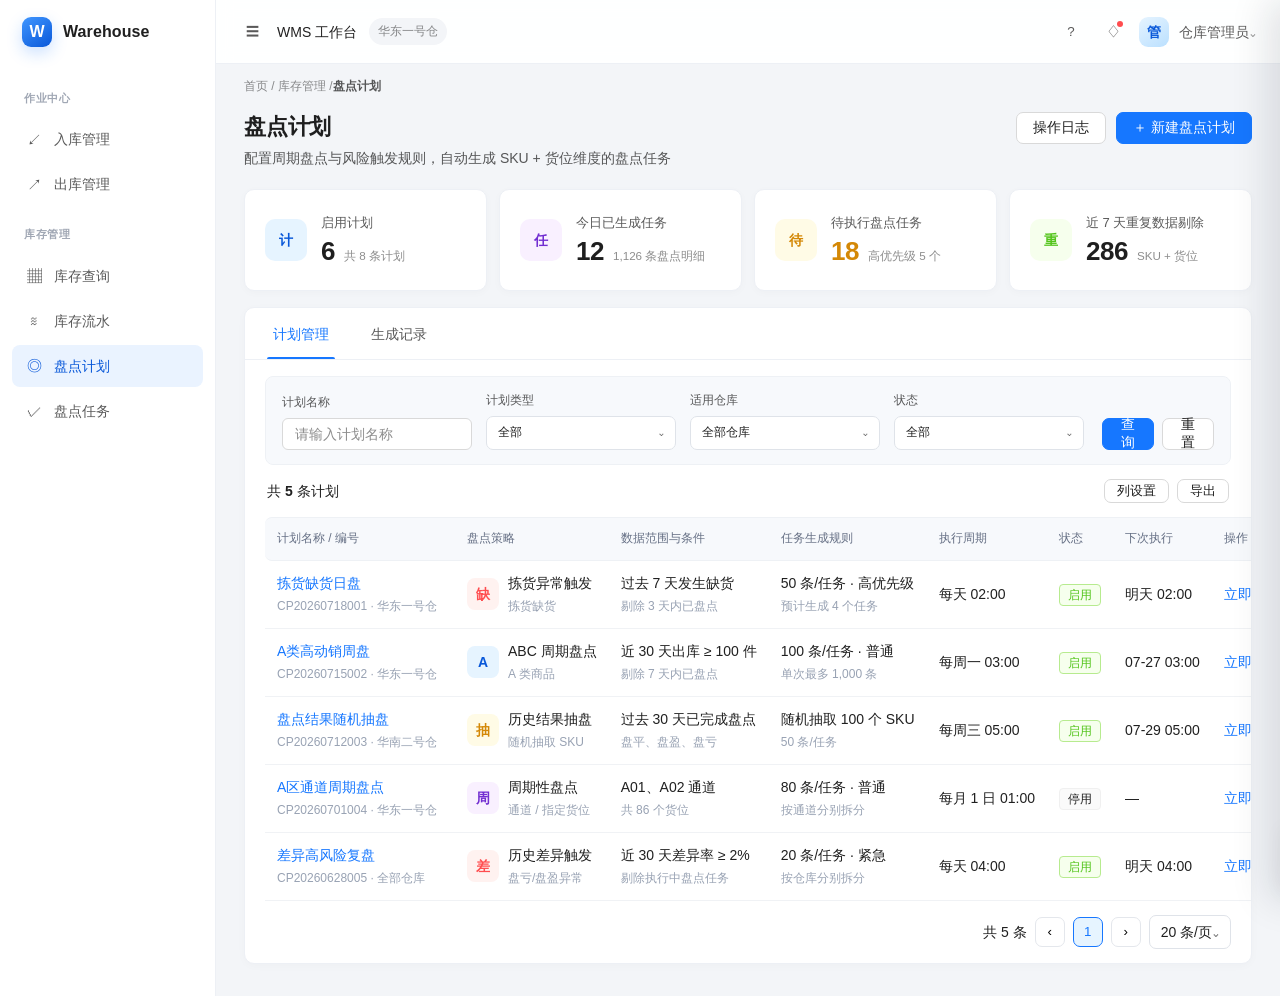
==== index.html @ d33c16e3 "Publish inventory count plan prototype" ====
<!DOCTYPE html>
<html lang="zh-CN" data-theme="default">
<head>
  <meta charset="UTF-8"><meta name="viewport" content="width=device-width,initial-scale=1">
  <title>盘点计划</title>
  <link rel="stylesheet" href="./tokens.css"><link rel="stylesheet" href="./styles.css"><link rel="stylesheet" href="./flat-form.css">
</head>
<body>
<div class="c-shell" data-component="ErpShell">
  <aside class="c-shell__sider">
    <div class="brand"><span class="brand-mark">W</span><span>Warehouse</span></div>
    <nav>
      <div class="nav-group">作业中心</div><a><span class="nav-icon">↙</span>入库管理</a><a><span class="nav-icon">↗</span>出库管理</a>
      <div class="nav-group">库存管理</div><a><span class="nav-icon">▦</span>库存查询</a><a><span class="nav-icon">≋</span>库存流水</a><a class="active"><span class="nav-icon">◎</span>盘点计划</a><a><span class="nav-icon">✓</span>盘点任务</a>
    </nav>
  </aside>
  <main class="c-shell__main">
    <header class="topbar"><div class="workspace-name"><button class="c-icon-button menu-toggle">☰</button><span>WMS 工作台</span><em>华东一号仓</em></div><div class="top-actions"><button class="c-icon-button top-icon">?</button><button class="c-icon-button top-icon">♢<i></i></button><span class="avatar">管</span><span>仓库管理员⌄</span></div></header>
    <div class="breadcrumb">首页 / 库存管理 / <strong>盘点计划</strong></div>
    <div class="page">
      <header class="c-page-header" data-component="PageHeaderBar">
        <div><h1>盘点计划</h1><p>配置周期盘点与风险触发规则，自动生成 SKU + 货位维度的盘点任务</p></div>
        <div class="header-actions"><button class="btn">操作日志</button><button id="createBtn" class="btn btn--primary">＋ 新建盘点计划</button></div>
      </header>

      <section class="overview">
        <div><i class="metric-icon blue">计</i><section><span>启用计划</span><strong>6</strong><small>共 8 条计划</small></section></div>
        <div><i class="metric-icon purple">任</i><section><span>今日已生成任务</span><strong>12</strong><small>1,126 条盘点明细</small></section></div>
        <div><i class="metric-icon orange">待</i><section><span>待执行盘点任务</span><strong class="warning">18</strong><small>高优先级 5 个</small></section></div>
        <div><i class="metric-icon green">重</i><section><span>近 7 天重复数据剔除</span><strong>286</strong><small>SKU + 货位</small></section></div>
      </section>

      <section class="surface-panel main-panel">
        <div class="tabs"><button class="c-tab tab active" data-view="plan">计划管理</button><button class="c-tab tab" data-view="record">生成记录</button></div>
        <div id="planView">
          <div class="c-filter" data-component="QueryFilterBar">
            <label>计划名称<input id="keyword" class="input" placeholder="请输入计划名称"></label>
            <label>计划类型<button class="c-select select-control">全部<span>⌄</span></button></label>
            <label>适用仓库<button class="c-select select-control">全部仓库<span>⌄</span></button></label>
            <label>状态<button class="c-select select-control">全部<span>⌄</span></button></label>
            <div class="filter-actions"><button id="queryBtn" class="btn btn--primary">查询</button><button id="resetBtn" class="btn">重置</button></div>
          </div>
          <div class="table-toolbar"><span>共 <b id="count">5</b> 条计划</span><div><button class="btn btn--sm">列设置</button><button class="btn btn--sm">导出</button></div></div>
          <div class="c-table" data-component="DataTablePanel">
            <table><thead><tr><th>计划名称 / 编号</th><th>盘点策略</th><th>数据范围与条件</th><th>任务生成规则</th><th>执行周期</th><th>状态</th><th>下次执行</th><th>操作</th></tr></thead>
            <tbody id="rows">
              <tr data-name="拣货缺货日盘"><td><a class="link plan-name">拣货缺货日盘</a><small>CP20260718001 · 华东一号仓</small></td><td><span class="strategy-icon red">缺</span><div>拣货异常触发<small>拣货缺货</small></div></td><td>过去 7 天发生缺货<br><small>剔除 3 天内已盘点</small></td><td>50 条/任务 · 高优先级<br><small>预计生成 4 个任务</small></td><td>每天 02:00</td><td><span class="tag tag--success">启用</span></td><td>明天 02:00</td><td><button class="c-link link-btn run">立即执行</button><button class="c-link link-btn edit">编辑</button><button class="c-link link-btn more">更多⌄</button></td></tr>
              <tr data-name="A类高动销周盘"><td><a class="link plan-name">A类高动销周盘</a><small>CP20260715002 · 华东一号仓</small></td><td><span class="strategy-icon blue">A</span><div>ABC 周期盘点<small>A 类商品</small></div></td><td>近 30 天出库 ≥ 100 件<br><small>剔除 7 天内已盘点</small></td><td>100 条/任务 · 普通<br><small>单次最多 1,000 条</small></td><td>每周一 03:00</td><td><span class="tag tag--success">启用</span></td><td>07-27 03:00</td><td><button class="c-link link-btn run">立即执行</button><button class="c-link link-btn edit">编辑</button><button class="c-link link-btn more">更多⌄</button></td></tr>
              <tr data-name="盘点结果随机抽盘"><td><a class="link plan-name">盘点结果随机抽盘</a><small>CP20260712003 · 华南二号仓</small></td><td><span class="strategy-icon orange">抽</span><div>历史结果抽盘<small>随机抽取 SKU</small></div></td><td>过去 30 天已完成盘点<br><small>盘平、盘盈、盘亏</small></td><td>随机抽取 100 个 SKU<br><small>50 条/任务</small></td><td>每周三 05:00</td><td><span class="tag tag--success">启用</span></td><td>07-29 05:00</td><td><button class="c-link link-btn run">立即执行</button><button class="c-link link-btn edit">编辑</button><button class="c-link link-btn more">更多⌄</button></td></tr>
              <tr data-name="A区通道周期盘点"><td><a class="link plan-name">A区通道周期盘点</a><small>CP20260701004 · 华东一号仓</small></td><td><span class="strategy-icon purple">周</span><div>周期性盘点<small>通道 / 指定货位</small></div></td><td>A01、A02 通道<br><small>共 86 个货位</small></td><td>80 条/任务 · 普通<br><small>按通道分别拆分</small></td><td>每月 1 日 01:00</td><td><span class="tag tag--default">停用</span></td><td>—</td><td><button class="c-link link-btn run">立即执行</button><button class="c-link link-btn edit">编辑</button><button class="c-link link-btn more">更多⌄</button></td></tr>
              <tr data-name="差异高风险复盘"><td><a class="link plan-name">差异高风险复盘</a><small>CP20260628005 · 全部仓库</small></td><td><span class="strategy-icon red">差</span><div>历史差异触发<small>盘亏/盘盈异常</small></div></td><td>近 30 天差异率 ≥ 2%<br><small>剔除执行中盘点任务</small></td><td>20 条/任务 · 紧急<br><small>按仓库分别拆分</small></td><td>每天 04:00</td><td><span class="tag tag--success">启用</span></td><td>明天 04:00</td><td><button class="c-link link-btn run">立即执行</button><button class="c-link link-btn edit">编辑</button><button class="c-link link-btn more">更多⌄</button></td></tr>
            </tbody></table>
          </div>
          <div class="pagination"><span>共 5 条</span><button class="c-page">‹</button><button class="c-page current">1</button><button class="c-page">›</button><button class="c-select select-control compact">20 条/页⌄</button></div>
        </div>
        <div id="recordView" hidden>
          <div class="c-filter"><label>执行批次<input class="input" placeholder="请输入批次号"></label><label>执行结果<button class="c-select select-control">全部<span>⌄</span></button></label><div class="filter-actions"><button class="btn btn--primary">查询</button><button class="btn">重置</button></div></div>
          <div class="c-table record-table"><table><thead><tr><th>执行批次</th><th>计划名称</th><th>执行方式</th><th>命中明细</th><th>重复剔除</th><th>生成任务</th><th>执行结果</th><th>执行时间</th></tr></thead><tbody><tr><td>EX20260724020001</td><td>拣货缺货日盘</td><td>定时执行</td><td>186</td><td>12</td><td>4</td><td><span class="tag tag--success">成功</span></td><td>2026-07-24 02:00:08</td></tr><tr><td>EX20260723142503</td><td>A类高动销周盘</td><td>手动执行</td><td>735</td><td>48</td><td>8</td><td><span class="tag tag--success">成功</span></td><td>2026-07-23 14:25:31</td></tr><tr><td>EX20260723020001</td><td>拣货缺货日盘</td><td>定时执行</td><td>0</td><td>23</td><td>0</td><td><span class="tag tag--warning">无可盘数据</span></td><td>2026-07-23 02:00:05</td></tr></tbody></table></div>
        </div>
      </section>
    </div>
  </main>
</div>

<div id="mask" class="mask" hidden></div>
<aside id="drawer" class="c-edit-drawer drawer" data-component="EditDrawer" aria-hidden="true">
  <header><div><h2 id="drawerTitle">新建盘点计划</h2><p>选择策略模板后，可继续调整具体条件</p></div><button id="closeBtn" class="c-icon-button close">×</button></header>
  <div class="drawer-body">
    <nav class="drawer-nav" aria-label="盘点计划配置步骤"><a class="active" href="#basic"><i>1</i>基础信息</a><a href="#strategy"><i>2</i>盘点策略</a><a href="#condition"><i>3</i>筛选条件</a><a href="#taskRule"><i>4</i>任务规则</a><a href="#schedule"><i>5</i>执行计划</a></nav>
    <div class="drawer-content">
    <section id="basic" class="drawer-section"><h3><span>1</span>基础信息</h3><div class="form-grid"><label class="form-item required"><b>计划名称</b><input id="planName" class="input" placeholder="请输入计划名称"></label><label class="form-item required"><b>适用仓库</b><button class="c-select select-control full">华东一号仓<span>⌄</span></button></label><label class="form-item"><b>任务优先级</b><button class="c-select select-control full">普通<span>⌄</span></button></label><label class="form-item"><b>盘点维度</b><button class="c-select select-control full">SKU + 货位<span>⌄</span></button></label></div></section>
    <section id="strategy" class="drawer-section"><h3><span>2</span>选择盘点策略</h3><div class="strategy-grid">
      <button class="c-strategy strategy selected" data-type="shortage"><i class="red">缺</i><b>拣货异常</b><small>拣货缺货、库存不足</small></button>
      <button class="c-strategy strategy" data-type="abc"><i class="blue">A</i><b>ABC / 动销</b><small>按价值或动销频率分级</small></button>
      <button class="c-strategy strategy" data-type="sample"><i class="orange">抽</i><b>抽盘</b><small>历史盘点结果随机抽查</small></button>
      <button class="c-strategy strategy" data-type="periodic"><i class="purple">周</i><b>周期性盘点</b><small>按通道或货位定期盘点</small></button>
      <button class="c-strategy strategy" data-type="variance"><i class="red">差</i><b>历史差异</b><small>差异率或连续异常</small></button>
    </div></section>
    <section id="condition" class="drawer-section"><h3><span>3</span>筛选条件</h3><div class="section-help" id="strategyHelp">基于业务事件筛选需要盘点的 SKU 与货位。</div><div class="condition-box">
      <div class="condition-head"><div><b id="conditionTitle">满足以下全部条件</b><small>条件值可根据仓库实际管理口径调整</small></div><button class="c-link link-btn">＋ 添加条件</button></div>
      <div id="conditions"></div>
    </div>
    <div class="exclude-box"><div><b>去重与排除规则</b><small>避免重复生成无效盘点任务</small></div><label><input id="excludeRecent" type="checkbox" checked> 剔除过去 <input id="excludeDays" class="input mini" type="number" value="3"> 天内已完成盘点的 SKU + 货位</label><label><input type="checkbox" checked> 剔除已有待执行 / 执行中盘点任务的数据</label><label><input type="checkbox"> 排除零库存货位</label></div></section>
    <section id="taskRule" class="drawer-section"><h3><span>4</span>任务生成规则</h3><div class="form-grid"><label class="form-item required"><b>每任务明细上限</b><div><input id="limit" class="input short" type="number" value="50"> 条<small>超过上限自动拆分任务</small></div></label><label class="form-item"><b>单次生成上限</b><div><input class="input short" type="number" value="1000"> 条<small>超出部分留待下次执行</small></div></label><label class="form-item"><b>拆分方式</b><button class="c-select select-control full">按仓库 + 库区拆分<span>⌄</span></button></label><label class="form-item"><b>空货位策略</b><button class="c-select select-control full">排除空货位<span>⌄</span></button></label></div></section>
    <section id="schedule" class="drawer-section"><h3><span>5</span>执行计划</h3><div class="mode-row"><label><input type="radio" name="mode" checked> 定时执行</label><label><input type="radio" name="mode"> 仅手动执行</label><label><input type="radio" name="mode"> 条件触发后立即执行</label></div><div class="schedule-row"><button class="c-select select-control">每天<span>⌄</span></button><span>于</span><input class="input time" type="time" value="02:00"><span>执行</span></div></section>
    <section class="rule-preview"><div><b>规则预览</b><span class="tag tag--processing">预计命中 186 条</span></div><p id="preview"></p><small>预计拆分为 4 个盘点任务；实际结果以执行时库存数据为准。</small></section>
    </div>
  </div>
  <footer><button id="cancelBtn" class="btn">取消</button><button class="btn">保存并停用</button><button id="saveBtn" class="btn btn--primary">保存并启用</button></footer>
</aside>

<div id="confirm" class="c-risk-confirm modal" data-component="RiskConfirm" hidden><div class="confirm-icon">!</div><div><h3>立即执行盘点计划？</h3><p id="confirmText"></p><div class="alert">执行时会重新计算命中数据，并自动剔除近期已盘点或已有进行中任务的 SKU + 货位。</div></div><footer><button id="cancelRun" class="btn">取消</button><button id="confirmRun" class="btn btn--primary">确认执行</button></footer></div>
<div id="toast" class="c-feedback toast" data-component="FeedbackState" hidden>✓ 操作成功</div>
<script src="./script.js"></script>
</body></html>
---- tokens.css ----
/* ============================================================
   ERP UI Library · Foundation Tokens (v0.2)
   Baseline: Ant Design Pro v6 style semantics
   Theme modes: Default / Dark / Glass
   ============================================================ */

:root,
[data-theme="default"],
.theme-default {
  /* ---------- Brand ---------- */
  --color-primary-1: #e6f4ff;
  --color-primary-3: #91caff;
  --color-primary-6: #1677ff;
  --color-primary-7: #0958d9;
  --color-primary-bg: var(--color-primary-1);

  /* ---------- Status ---------- */
  --color-success: #52c41a;
  --color-success-bg: #f6ffed;
  --color-success-border: #b7eb8f;
  --color-warning: #faad14;
  --color-warning-bg: #fffbe6;
  --color-warning-border: #ffe58f;
  --color-error: #ff4d4f;
  --color-error-bg: #fff2f0;
  --color-error-border: #ffccc7;
  --color-info: #1677ff;

  /* ---------- Surface / Navigation ---------- */
  --color-sider-bg: #001529;
  --color-sider-text: rgba(255, 255, 255, 0.85);
  --color-sider-text-secondary: rgba(255, 255, 255, 0.45);
  --color-sider-active: var(--color-primary-6);

  /* ---------- Data visualization ---------- */
  --color-chart-1: #1677ff;
  --color-chart-2: #52c41a;
  --color-chart-3: #faad14;
  --color-chart-4: #ff4d4f;
  --color-chart-5: #722ed1;
  --color-chart-6: #13c2c2;
  --color-chart-7: #eb2f96;
  --color-chart-8: #fa8c16;
  --color-chart-axis: rgba(0, 0, 0, 0.45);
  --color-chart-grid: #f0f0f0;
  --color-chart-tooltip: rgba(0, 0, 0, 0.88);

  /* ---------- AI / Ant Design X RICH ---------- */
  --color-ai-accent: #722ed1;
  --color-ai-accent-hover: #531dab;
  --color-ai-bg: #f9f0ff;
  --color-ai-border: #d3adf7;
  --color-ai-user-bubble: #e6f4ff;
  --color-ai-assistant-bubble: #ffffff;
  --color-ai-process: #1677ff;

  /* ---------- Text ---------- */
  --color-text: rgba(0, 0, 0, 0.88);
  --color-text-secondary: rgba(0, 0, 0, 0.65);
  --color-text-tertiary: rgba(0, 0, 0, 0.45);
  --color-text-disabled: rgba(0, 0, 0, 0.25);
  --color-text-on-primary: #ffffff;
  --color-text-link: var(--color-primary-6);

  /* ---------- Background ---------- */
  --color-bg-layout: #f5f7fa;
  --color-bg-container: #ffffff;
  --color-bg-elevated: #ffffff;
  --color-bg-spotlight: #fafafa;
  --color-bg-disabled: rgba(0, 0, 0, 0.04);
  --color-bg-mask: rgba(0, 0, 0, 0.45);

  /* ---------- Border ---------- */
  --color-border: #d9d9d9;
  --color-border-secondary: #f0f0f0;
  --color-split: #f0f0f0;

  /* ---------- Typography ---------- */
  --font-family: -apple-system, BlinkMacSystemFont, "Segoe UI", "PingFang SC",
    "Hiragino Sans GB", "Microsoft YaHei", "Helvetica Neue", Arial, sans-serif;
  --font-size-xs: 12px;
  --font-size-sm: 13px;
  --font-size: 14px;
  --font-size-lg: 16px;
  --font-size-xl: 18px;
  --font-size-2xl: 20px;
  --font-size-3xl: 24px;
  --font-weight-regular: 400;
  --font-weight-medium: 500;
  --font-weight-semibold: 600;
  --line-height-base: 1.5715;

  /* ---------- Spacing ---------- */
  --space-1: 4px;
  --space-2: 8px;
  --space-3: 12px;
  --space-4: 16px;
  --space-5: 20px;
  --space-6: 24px;
  --space-8: 32px;
  --space-10: 40px;

  /* ---------- Radius ---------- */
  --radius-sm: 4px;
  --radius-control: 6px;
  --radius: var(--radius-control);
  --radius-lg: 8px;
  --radius-pill: 999px;

  /* ---------- Shadow ---------- */
  --shadow-1: 0 1px 2px 0 rgba(0, 0, 0, 0.03), 0 1px 6px -1px rgba(0, 0, 0, 0.02);
  --shadow-2: 0 6px 16px 0 rgba(0, 0, 0, 0.08), 0 3px 6px -4px rgba(0, 0, 0, 0.12);
  --shadow-drawer: -6px 0 16px 0 rgba(0, 0, 0, 0.08);
  --shadow-modal: 0 6px 16px 0 rgba(0, 0, 0, 0.08), 0 3px 6px -4px rgba(0, 0, 0, 0.12);

  /* ---------- Layout ---------- */
  --layout-sider-width: 200px;
  --layout-sider-collapsed-width: 64px;
  --layout-header-height: 56px;
  --layout-breadcrumb-height: 40px;
  --layout-page-padding: 24px;
  --layout-drawer-width: 67vw;
  --layout-content-max-width: 1440px;

  /* ---------- Mobile ---------- */
  --mobile-page-padding: 16px;
  --mobile-control-height: 44px;
  --mobile-radius: 8px;
  --mobile-safe-area-bottom: env(safe-area-inset-bottom, 0px);

  /* ---------- Control ---------- */
  --control-height-sm: 24px;
  --control-height: 32px;
  --control-height-lg: 40px;
  --table-row-height-compact: 40px;
  --table-row-height: 48px;

  /* ---------- Motion / Layer ---------- */
  --motion-fast: 100ms cubic-bezier(0.4, 0, 0.2, 1);
  --motion: 200ms cubic-bezier(0.4, 0, 0.2, 1);
  --motion-slow: 300ms cubic-bezier(0.4, 0, 0.2, 1);
  --z-drawer: 900;
  --z-modal: 1000;
  --z-tooltip: 1200;
}

[data-theme="dark"],
.theme-dark {
  --color-primary-6: #3c9eff;
  --color-primary-7: #177ddc;
  --color-primary-bg: rgba(60, 158, 255, 0.18);
  --color-success: #49aa19;
  --color-warning: #d89614;
  --color-error: #dc4446;
  --color-text: rgba(255, 255, 255, 0.92);
  --color-text-secondary: rgba(255, 255, 255, 0.72);
  --color-text-tertiary: rgba(255, 255, 255, 0.52);
  --color-text-disabled: rgba(255, 255, 255, 0.34);
  --color-bg-layout: #0f1115;
  --color-bg-container: #14171d;
  --color-bg-elevated: #1b1f27;
  --color-bg-spotlight: rgba(255, 255, 255, 0.08);
  --color-bg-disabled: rgba(255, 255, 255, 0.08);
  --color-border: rgba(255, 255, 255, 0.18);
  --color-border-secondary: rgba(255, 255, 255, 0.12);
  --color-split: rgba(255, 255, 255, 0.12);
  --color-sider-bg: #001529;
  --color-sider-text: rgba(255, 255, 255, 0.85);
  --color-sider-text-secondary: rgba(255, 255, 255, 0.45);
  --color-chart-axis: rgba(255, 255, 255, 0.52);
  --color-chart-grid: rgba(255, 255, 255, 0.12);
  --color-chart-tooltip: rgba(0, 0, 0, 0.88);
  --color-ai-bg: rgba(114, 46, 209, 0.18);
  --color-ai-border: rgba(211, 173, 247, 0.5);
  --color-ai-assistant-bubble: var(--color-bg-elevated);
  --shadow-1: 0 4px 16px rgba(0, 0, 0, 0.28);
  --shadow-2: 0 10px 28px rgba(0, 0, 0, 0.36);
}

[data-theme="glass"],
.theme-glass {
  --color-primary-6: #5aa9ff;
  --color-primary-7: #4e9bff;
  --color-primary-bg: rgba(90, 169, 255, 0.2);
  --color-text: rgba(255, 255, 255, 0.92);
  --color-text-secondary: rgba(255, 255, 255, 0.78);
  --color-text-tertiary: rgba(255, 255, 255, 0.58);
  --color-text-disabled: rgba(255, 255, 255, 0.36);
  --color-bg-layout: rgba(15, 17, 21, 0.72);
  --color-bg-container: rgba(255, 255, 255, 0.18);
  --color-bg-elevated: rgba(255, 255, 255, 0.24);
  --color-bg-spotlight: rgba(255, 255, 255, 0.14);
  --color-bg-disabled: rgba(255, 255, 255, 0.1);
  --color-border: rgba(255, 255, 255, 0.3);
  --color-border-secondary: rgba(255, 255, 255, 0.24);
  --color-split: rgba(255, 255, 255, 0.22);
  --color-sider-bg: rgba(0, 21, 41, 0.86);
  --color-sider-text: rgba(255, 255, 255, 0.92);
  --color-sider-text-secondary: rgba(255, 255, 255, 0.58);
  --color-chart-axis: rgba(255, 255, 255, 0.58);
  --color-chart-grid: rgba(255, 255, 255, 0.2);
  --color-chart-tooltip: rgba(0, 0, 0, 0.88);
  --color-ai-bg: rgba(114, 46, 209, 0.2);
  --color-ai-border: rgba(211, 173, 247, 0.5);
  --color-ai-assistant-bubble: var(--color-bg-elevated);
  --shadow-1: 0 8px 24px rgba(0, 0, 0, 0.24);
  --shadow-2: 0 12px 32px rgba(0, 0, 0, 0.32);
}

body {
  margin: 0;
  font-family: var(--font-family);
  font-size: var(--font-size);
  line-height: var(--line-height-base);
  color: var(--color-text);
  background: var(--color-bg-layout);
}

* { box-sizing: border-box; }

.surface-panel {
  background: var(--color-bg-container);
  border: 1px solid var(--color-border-secondary);
  border-radius: var(--radius-lg);
  box-shadow: var(--shadow-1);
}

.text-secondary { color: var(--color-text-secondary); }
.text-tertiary { color: var(--color-text-tertiary); }

.tag {
  display: inline-flex;
  align-items: center;
  height: 22px;
  padding: 0 8px;
  border-radius: var(--radius-sm);
  font-size: var(--font-size-xs);
  border: 1px solid transparent;
}
.tag--default { background: var(--color-bg-spotlight); color: var(--color-text); border-color: var(--color-border-secondary); }
.tag--processing { background: var(--color-primary-bg); color: var(--color-primary-7); border-color: var(--color-primary-3); }
.tag--success { background: var(--color-success-bg); color: var(--color-success); border-color: var(--color-success-border); }
.tag--warning { background: var(--color-warning-bg); color: var(--color-warning); border-color: var(--color-warning-border); }
.tag--error { background: var(--color-error-bg); color: var(--color-error); border-color: var(--color-error-border); }

/* ---------- Button family: v6 semantics ---------- */
.btn {
  display: inline-flex;
  align-items: center;
  justify-content: center;
  gap: var(--space-2);
  height: var(--control-height);
  padding: 0 var(--space-4);
  border-radius: var(--radius);
  border: 1px solid var(--color-border);
  background: var(--color-bg-container);
  color: var(--color-text);
  font-size: var(--font-size);
  cursor: pointer;
  transition: all var(--motion);
}
.btn:disabled,
.btn[aria-disabled="true"] {
  background: var(--color-bg-disabled);
  color: var(--color-text-disabled);
  border-color: var(--color-border);
  cursor: not-allowed;
}

/* Backward-compatible helpers */
.btn--primary { background: var(--color-primary-6); color: var(--color-text-on-primary); border-color: var(--color-primary-6); }
.btn--danger { background: var(--color-error); color: #fff; border-color: var(--color-error); }
.btn--text { border-color: transparent; background: transparent; }
.btn--sm { height: var(--control-height-sm); padding: 0 var(--space-3); font-size: var(--font-size-sm); }
.btn--lg { height: var(--control-height-lg); padding: 0 var(--space-5); }

/* v6 semantic helpers */
.btn--solid.btn--color-primary { background: var(--color-primary-6); color: var(--color-text-on-primary); border-color: var(--color-primary-6); }
.btn--outlined.btn--color-primary { background: var(--color-bg-container); color: var(--color-primary-6); border-color: var(--color-primary-6); }
.btn--text.btn--color-primary,
.btn--link.btn--color-primary { color: var(--color-primary-6); border-color: transparent; background: transparent; }

.btn--solid.btn--color-danger { background: var(--color-error); color: #fff; border-color: var(--color-error); }
.btn--outlined.btn--color-danger { background: var(--color-bg-container); color: var(--color-error); border-color: var(--color-error); }
.btn--text.btn--color-danger,
.btn--link.btn--color-danger { color: var(--color-error); border-color: transparent; background: transparent; }

.btn--outlined:hover { background: var(--color-bg-spotlight); }
.btn--text:hover,
.btn--link:hover { background: var(--color-bg-spotlight); }

.input,
.select {
  height: var(--control-height);
  padding: 0 var(--space-3);
  border: 1px solid var(--color-border);
  border-radius: var(--radius);
  background: var(--color-bg-container);
  color: var(--color-text);
  font-size: var(--font-size);
  outline: none;
  transition: border-color var(--motion);
}
.input::placeholder { color: var(--color-text-tertiary); }
.input:focus,
.select:focus { border-color: var(--color-primary-6); }

.link { color: var(--color-primary-6); text-decoration: none; }
.link:hover { color: var(--color-primary-7); text-decoration: underline; }
---- styles.css ----
body{min-width:1280px;background:#f3f5f8}.c-shell{display:flex;min-height:100vh}.c-shell__sider{width:216px;background:#fff;color:var(--color-text-secondary);flex:none;border-right:1px solid #edf0f5}.brand{height:64px;display:flex;align-items:center;gap:11px;padding:0 22px;font-size:16px;font-weight:650;color:var(--color-text);letter-spacing:.1px}.brand-mark{width:30px;height:30px;border-radius:9px;background:linear-gradient(145deg,#4096ff,#0958d9);color:#fff;display:grid;place-items:center;box-shadow:0 6px 16px rgba(22,119,255,.22)}.c-shell__sider nav{padding:8px 12px}.nav-group{padding:18px 12px 8px;color:#a0a7b4;font-size:11px;font-weight:600;letter-spacing:.7px}.c-shell__sider a{height:42px;display:flex;align-items:center;gap:11px;padding:0 13px;color:inherit;border-radius:8px;margin:3px 0;cursor:pointer;transition:all var(--motion)}.c-shell__sider a:hover{background:#f5f8fc;color:var(--color-primary-6)}.c-shell__sider a.active{background:#eaf3ff;color:var(--color-primary-7);font-weight:500}.nav-icon{width:18px;text-align:center;font-size:15px}.c-shell__main{flex:1;min-width:0}.topbar{height:64px;background:rgba(255,255,255,.92);border-bottom:1px solid #edf0f5;display:flex;align-items:center;justify-content:space-between;padding:0 24px;backdrop-filter:blur(8px)}.workspace-name{display:flex;align-items:center;gap:12px;font-weight:500}.workspace-name em{font-style:normal;font-size:12px;font-weight:400;color:var(--color-text-tertiary);background:#f3f5f8;padding:4px 9px;border-radius:999px}.menu-toggle,.top-icon{border:0;background:transparent;color:var(--color-text-secondary);cursor:pointer}.top-icon{width:32px;height:32px;border-radius:8px;position:relative}.top-icon:hover{background:#f3f5f8}.top-icon i{position:absolute;right:6px;top:5px;width:6px;height:6px;border-radius:50%;background:var(--color-error)}.top-actions{display:flex;align-items:center;gap:10px;color:var(--color-text-secondary)}.avatar{width:30px;height:30px;background:linear-gradient(145deg,#e6f4ff,#bae0ff);color:var(--color-primary-7);border-radius:9px;display:grid;place-items:center;font-weight:600}.breadcrumb{height:44px;padding:0 28px;background:transparent;display:flex;align-items:center;color:var(--color-text-tertiary);font-size:12px}.breadcrumb strong{color:var(--color-text-secondary)}.page{padding:4px 28px 32px}.c-page-header{display:flex;justify-content:space-between;align-items:flex-start;margin-bottom:20px}.c-page-header h1{font-size:22px;line-height:30px;margin:0 0 5px;letter-spacing:-.2px}.c-page-header p{margin:0;color:var(--color-text-secondary)}.header-actions{display:flex;gap:10px}.btn{border-radius:7px}.overview{display:grid;grid-template-columns:repeat(4,1fr);gap:12px;margin-bottom:16px}.overview>div{min-height:102px;padding:19px 20px;display:flex;align-items:center;gap:14px;background:#fff;border:1px solid #edf0f5;border-radius:10px;box-shadow:0 2px 8px rgba(31,35,41,.025);transition:transform var(--motion),box-shadow var(--motion)}.overview>div:hover{transform:translateY(-1px);box-shadow:0 8px 22px rgba(31,35,41,.06)}.overview section{min-width:0}.overview span{display:block;color:var(--color-text-secondary);font-size:13px;margin-bottom:3px}.overview strong{font-size:26px;line-height:31px;margin-right:9px;letter-spacing:-.5px}.overview small{color:var(--color-text-tertiary)}.overview strong.warning{color:#d48806}.metric-icon{width:42px;height:42px;border-radius:10px;display:grid;place-items:center;font-style:normal;font-weight:600;flex:none}.green{background:var(--color-success-bg);color:var(--color-success)}.main-panel{overflow:hidden;border-color:#edf0f5;border-radius:10px;box-shadow:0 2px 10px rgba(31,35,41,.025)}.tabs{height:52px;display:flex;gap:30px;padding:0 22px;border-bottom:1px solid #edf0f5}.tab{border:0;background:none;font:inherit;cursor:pointer;position:relative;color:var(--color-text-secondary)}.tab.active{color:var(--color-primary-6);font-weight:500}.tab.active:after{content:"";position:absolute;left:0;right:0;bottom:0;height:2px;background:var(--color-primary-6);border-radius:2px 2px 0 0}.c-filter{display:flex;align-items:flex-end;gap:14px;margin:16px 20px 0;padding:14px 16px;background:#f7f9fc;border:1px solid #eef1f5;border-radius:8px}.c-filter label{display:flex;flex-direction:column;gap:6px;font-size:12px;color:var(--color-text-secondary)}.c-filter .input,.c-filter .select-control{width:190px}.select-control{height:34px;padding:0 11px;border:1px solid #dfe3e9;border-radius:7px;background:#fff;color:var(--color-text);display:inline-flex;align-items:center;justify-content:space-between;gap:18px;font:inherit;cursor:pointer;transition:border-color var(--motion),box-shadow var(--motion)}.select-control:hover,.input:hover{border-color:var(--color-primary-3)}.select-control:focus,.input:focus{border-color:var(--color-primary-6);box-shadow:0 0 0 3px rgba(22,119,255,.08)}.select-control.full{width:100%}.filter-actions{display:flex;gap:8px;margin-left:4px}.table-toolbar{height:52px;display:flex;align-items:center;justify-content:space-between;padding:0 22px}.table-toolbar>div{display:flex;gap:8px}.c-table{padding:0 20px;overflow-x:auto}.c-table table{width:100%;border-collapse:separate;border-spacing:0}.c-table th{height:44px;background:#f7f9fc;padding:0 12px;text-align:left;color:#667085;font-size:12px;font-weight:500;white-space:nowrap;border-top:1px solid #eef1f5;border-bottom:1px solid #eef1f5}.c-table th:first-child{border-radius:7px 0 0 7px}.c-table th:last-child{border-radius:0 7px 7px 0}.c-table td{height:68px;padding:10px 12px;border-bottom:1px solid #f0f2f5;vertical-align:middle;white-space:nowrap}.c-table tbody tr{transition:background var(--motion)}.c-table tbody tr:hover{background:#f8fbff}.c-table td:first-child{min-width:190px}.c-table td:nth-child(2){display:flex;align-items:center;gap:9px}.c-table small,.form-item small,.exclude-box small{display:block;color:#98a2b3;font-size:12px;margin-top:3px}.plan-name{font-weight:500}.strategy-icon,.strategy i{width:32px;height:32px;border-radius:8px;display:grid;place-items:center;font-style:normal;font-weight:600;flex:none}.red{background:var(--color-error-bg);color:var(--color-error)}.blue{background:var(--color-primary-bg);color:var(--color-primary-7)}.orange{background:var(--color-warning-bg);color:#d48806}.purple{background:var(--color-ai-bg);color:var(--color-ai-accent)}.link-btn{border:0;background:none;color:var(--color-primary-6);padding:0;margin-right:10px;font:inherit;cursor:pointer}.link-btn:hover{color:var(--color-primary-7)}.pagination{height:62px;display:flex;justify-content:flex-end;align-items:center;gap:8px;padding:0 20px}.c-page{height:30px;min-width:30px;border:1px solid #e4e7ec;background:#fff;border-radius:7px;cursor:pointer}.c-page.current{border-color:var(--color-primary-6);color:var(--color-primary-6);background:var(--color-primary-bg)}.select-control.compact{width:auto}.record-table{padding-top:20px;padding-bottom:20px}.mask{position:fixed;inset:0;background:rgba(16,24,40,.38);z-index:890;backdrop-filter:blur(2px)}.drawer{position:fixed;right:0;top:0;z-index:900;width:800px;height:100vh;background:#fff;box-shadow:-12px 0 36px rgba(16,24,40,.12);transform:translateX(100%);transition:transform var(--motion);display:flex;flex-direction:column}.drawer.open{transform:translateX(0)}.drawer>header{height:78px;padding:17px 26px;border-bottom:1px solid #edf0f5;display:flex;justify-content:space-between;flex:none}.drawer h2{font-size:19px;margin:0}.drawer header p{margin:4px 0 0;color:var(--color-text-secondary)}.close{border:0;background:none;font-size:26px;color:var(--color-text-tertiary);cursor:pointer}.drawer-body{flex:1;overflow:auto;padding-bottom:20px;background:#f5f7fa}.drawer-section{margin:14px 18px 0;padding:21px 22px;background:#fff;border:1px solid #edf0f5;border-radius:10px;box-shadow:0 2px 7px rgba(31,35,41,.02)}.drawer-section h3{font-size:15px;margin:0 0 18px;display:flex;align-items:center;gap:8px}.drawer-section h3>span{width:24px;height:24px;background:var(--color-primary-bg);color:var(--color-primary-7);border-radius:7px;display:grid;place-items:center;font-size:12px}.section-help{margin:-8px 0 14px 32px;color:#98a2b3;font-size:12px}.form-grid{display:grid;grid-template-columns:1fr 1fr;gap:18px 24px}.form-item{display:flex;flex-direction:column;gap:7px}.form-item b{font-size:13px;font-weight:400}.required>b:before{content:"*";color:var(--color-error);margin-right:4px}.strategy-grid{display:grid;grid-template-columns:repeat(5,1fr);gap:10px}.strategy{min-height:106px;border:1px solid #e4e7ec;background:#fff;border-radius:9px;padding:12px 8px;display:flex;flex-direction:column;align-items:center;gap:6px;cursor:pointer;position:relative;transition:all var(--motion)}.strategy:hover{border-color:var(--color-primary-3);transform:translateY(-1px);box-shadow:0 7px 18px rgba(22,119,255,.07)}.strategy.selected{border-color:var(--color-primary-6);background:#f4f9ff;box-shadow:0 0 0 1px var(--color-primary-6)}.strategy.selected:after{content:"✓";position:absolute;right:7px;top:5px;color:var(--color-primary-6);font-size:12px}.strategy small{color:#98a2b3;font-size:11px;text-align:center;line-height:1.4}.condition-box{border:1px solid #e8ebf0;border-radius:9px;overflow:hidden}.condition-head{min-height:52px;background:#f7f9fc;display:flex;align-items:center;justify-content:space-between;padding:7px 14px}.condition-head small{display:block;color:#98a2b3;font-size:11px;margin-top:2px}.condition-row{display:grid;grid-template-columns:140px 125px 1fr 24px;gap:9px;align-items:center;padding:12px 14px;border-top:1px solid #f0f2f5}.condition-row:hover{background:#fbfdff}.condition-row .select-control{width:100%}.condition-row .input{width:100%}.remove{border:0;background:none;color:#98a2b3;font-size:18px}.exclude-box{margin-top:14px;background:#f7f9fc;border:1px solid #eef1f5;border-radius:9px;padding:14px 15px;display:flex;flex-direction:column;gap:11px}.exclude-box>div{margin-bottom:2px}.exclude-box label{display:flex;align-items:center;gap:7px}.input.mini{width:58px;height:28px}.input.short{width:100px}.mode-row{display:flex;gap:28px;margin-bottom:14px}.schedule-row{display:flex;align-items:center;gap:10px;background:#f7f9fc;border:1px solid #eef1f5;padding:13px;border-radius:9px}.input.time{width:120px}.rule-preview{margin:14px 18px 4px;padding:16px 18px;border:1px solid #bae0ff;background:#f0f7ff;border-radius:10px}.rule-preview>div{display:flex;justify-content:space-between}.rule-preview p{margin:8px 0 5px;line-height:1.65}.rule-preview small{color:var(--color-text-secondary)}.drawer>footer{height:68px;border-top:1px solid #edf0f5;display:flex;justify-content:flex-end;align-items:center;gap:10px;padding:0 26px;flex:none;background:#fff;box-shadow:0 -5px 18px rgba(16,24,40,.04)}.modal{position:fixed;z-index:1000;left:50%;top:32%;transform:translate(-50%,-50%);width:480px;background:#fff;border-radius:12px;box-shadow:0 18px 50px rgba(16,24,40,.2);padding:25px 24px 19px;display:grid;grid-template-columns:38px 1fr}.confirm-icon{width:28px;height:28px;border-radius:50%;background:var(--color-warning);color:#fff;display:grid;place-items:center;font-weight:600}.modal h3{margin:2px 0 8px}.modal p{margin:0 0 12px;color:var(--color-text-secondary)}.alert{padding:10px 11px;background:var(--color-warning-bg);font-size:12px;color:var(--color-text-secondary);border-radius:7px}.modal footer{grid-column:1/-1;display:flex;justify-content:flex-end;gap:10px;margin-top:20px}.toast{position:fixed;z-index:1200;top:20px;left:50%;transform:translateX(-50%);background:#fff;border:1px solid var(--color-success-border);color:var(--color-success);padding:10px 18px;border-radius:8px;box-shadow:0 10px 28px rgba(16,24,40,.12)}[hidden]{display:none!important}
---- flat-form.css ----
.drawer {
  width: 860px;
}

.drawer-body {
  display: grid;
  grid-template-columns: 136px minmax(0, 1fr);
  padding: 0;
  background: #fff;
}

.drawer-nav {
  padding: 24px 12px 20px 18px;
  border-right: 1px solid var(--color-border-secondary);
  background: #fafbfc;
}

.drawer-nav a {
  display: flex;
  align-items: center;
  gap: 9px;
  height: 38px;
  padding: 0 9px;
  border-radius: 6px;
  color: var(--color-text-secondary);
  text-decoration: none;
  font-size: 13px;
}

.drawer-nav a:hover,
.drawer-nav a.active {
  color: var(--color-primary-7);
  background: var(--color-primary-bg);
}

.drawer-nav a.active {
  font-weight: 500;
}

.drawer-nav i {
  width: 18px;
  height: 18px;
  display: grid;
  place-items: center;
  border: 1px solid var(--color-border);
  border-radius: 50%;
  background: #fff;
  color: var(--color-text-tertiary);
  font-size: 10px;
  font-style: normal;
}

.drawer-nav a.active i {
  color: #fff;
  border-color: var(--color-primary-6);
  background: var(--color-primary-6);
}

.drawer-content {
  min-width: 0;
  overflow: auto;
  padding: 0 28px 28px;
  scroll-behavior: smooth;
}

.drawer-section {
  margin: 0;
  padding: 26px 0;
  border: 0;
  border-bottom: 1px solid var(--color-border-secondary);
  border-radius: 0;
  box-shadow: none;
}

.drawer-section h3 {
  margin: 0 0 20px;
  font-size: 15px;
}

.drawer-section h3 > span {
  display: none;
}

.section-help {
  margin: -12px 0 16px;
  color: var(--color-text-tertiary);
}

.form-grid {
  gap: 20px 24px;
}

.form-item {
  gap: 8px;
}

.form-item b {
  color: var(--color-text-secondary);
}

.strategy-grid {
  grid-template-columns: repeat(5, minmax(0, 1fr));
  gap: 0;
  border: 1px solid var(--color-border);
  border-radius: 7px;
  overflow: hidden;
}

.strategy {
  min-height: 74px;
  border: 0;
  border-right: 1px solid var(--color-border-secondary);
  border-radius: 0;
  padding: 10px 6px;
  gap: 4px;
  box-shadow: none;
}

.strategy:last-child {
  border-right: 0;
}

.strategy:hover {
  z-index: 1;
  transform: none;
  border-color: transparent;
  background: var(--color-bg-spotlight);
  box-shadow: none;
}

.strategy.selected {
  z-index: 2;
  border: 0;
  background: var(--color-primary-bg);
  box-shadow: inset 0 -2px 0 var(--color-primary-6);
}

.strategy.selected::after,
.strategy small {
  display: none;
}

.strategy i {
  width: 24px;
  height: 24px;
  border-radius: 5px;
  font-size: 12px;
}

.condition-box {
  border-color: var(--color-border-secondary);
  border-radius: 6px;
}

.condition-head {
  min-height: 46px;
  padding: 6px 12px;
  background: var(--color-bg-spotlight);
}

.condition-row {
  grid-template-columns: 132px 116px 1fr 24px;
  padding: 10px 12px;
}

.exclude-box,
.schedule-row {
  border: 0;
  border-radius: 6px;
  background: var(--color-bg-spotlight);
}

.exclude-box {
  padding: 14px;
}

.rule-preview {
  margin: 20px 0 0;
  padding: 14px 16px;
  border: 0;
  border-left: 3px solid var(--color-primary-6);
  border-radius: 0;
  background: var(--color-primary-bg);
}
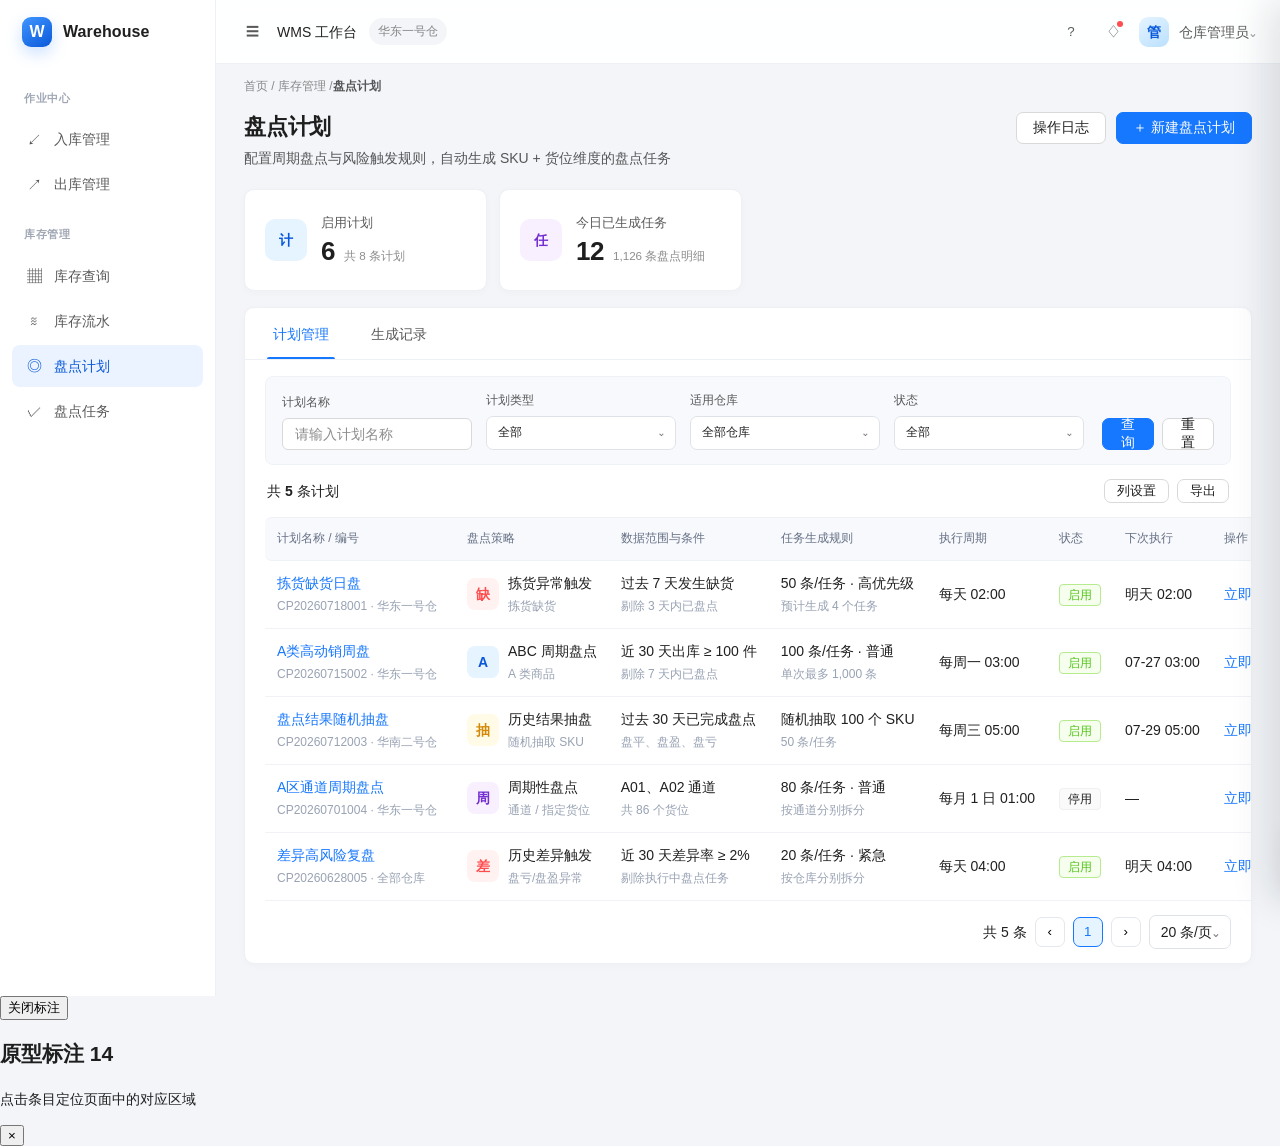
==== commit d225f24e: "Update inventory count plan prototype" ====
--- a/index.html
+++ b/index.html
@@ -3,7 +3,7 @@
 <head>
   <meta charset="UTF-8"><meta name="viewport" content="width=device-width,initial-scale=1">
   <title>盘点计划</title>
-  <link rel="stylesheet" href="./tokens.css"><link rel="stylesheet" href="./styles.css"><link rel="stylesheet" href="./flat-form.css">
+  <link rel="stylesheet" href="./tokens.css"><link rel="stylesheet" href="./styles.css"><link rel="stylesheet" href="./flat-form.css"><link rel="stylesheet" href="./annotations.css">
 </head>
 <body>
 <div class="c-shell" data-component="ErpShell">
@@ -26,8 +26,6 @@
       <section class="overview">
         <div><i class="metric-icon blue">计</i><section><span>启用计划</span><strong>6</strong><small>共 8 条计划</small></section></div>
         <div><i class="metric-icon purple">任</i><section><span>今日已生成任务</span><strong>12</strong><small>1,126 条盘点明细</small></section></div>
-        <div><i class="metric-icon orange">待</i><section><span>待执行盘点任务</span><strong class="warning">18</strong><small>高优先级 5 个</small></section></div>
-        <div><i class="metric-icon green">重</i><section><span>近 7 天重复数据剔除</span><strong>286</strong><small>SKU + 货位</small></section></div>
       </section>
 
       <section class="surface-panel main-panel">
@@ -71,7 +69,7 @@
     <section id="basic" class="drawer-section"><h3><span>1</span>基础信息</h3><div class="form-grid"><label class="form-item required"><b>计划名称</b><input id="planName" class="input" placeholder="请输入计划名称"></label><label class="form-item required"><b>适用仓库</b><button class="c-select select-control full">华东一号仓<span>⌄</span></button></label><label class="form-item"><b>任务优先级</b><button class="c-select select-control full">普通<span>⌄</span></button></label><label class="form-item"><b>盘点维度</b><button class="c-select select-control full">SKU + 货位<span>⌄</span></button></label></div></section>
     <section id="strategy" class="drawer-section"><h3><span>2</span>选择盘点策略</h3><div class="strategy-grid">
       <button class="c-strategy strategy selected" data-type="shortage"><i class="red">缺</i><b>拣货异常</b><small>拣货缺货、库存不足</small></button>
-      <button class="c-strategy strategy" data-type="abc"><i class="blue">A</i><b>ABC / 动销</b><small>按价值或动销频率分级</small></button>
+      <button class="c-strategy strategy" data-type="abc"><i class="blue">销</i><b>动销</b><small>按销售状态与出库数量筛选</small></button>
       <button class="c-strategy strategy" data-type="sample"><i class="orange">抽</i><b>抽盘</b><small>历史盘点结果随机抽查</small></button>
       <button class="c-strategy strategy" data-type="periodic"><i class="purple">周</i><b>周期性盘点</b><small>按通道或货位定期盘点</small></button>
       <button class="c-strategy strategy" data-type="variance"><i class="red">差</i><b>历史差异</b><small>差异率或连续异常</small></button>
@@ -91,5 +89,13 @@
 
 <div id="confirm" class="c-risk-confirm modal" data-component="RiskConfirm" hidden><div class="confirm-icon">!</div><div><h3>立即执行盘点计划？</h3><p id="confirmText"></p><div class="alert">执行时会重新计算命中数据，并自动剔除近期已盘点或已有进行中任务的 SKU + 货位。</div></div><footer><button id="cancelRun" class="btn">取消</button><button id="confirmRun" class="btn btn--primary">确认执行</button></footer></div>
 <div id="toast" class="c-feedback toast" data-component="FeedbackState" hidden>✓ 操作成功</div>
-<script src="./script.js"></script>
+<button id="annotationToggle" class="c-annotation-toggle annotation-toggle" type="button">关闭标注</button>
+<div id="annotationLayer" class="annotation-layer" aria-hidden="true"></div>
+<aside id="annotationDrawer" class="annotation-drawer" aria-label="原型标注">
+  <header><div><h2>原型标注 <span id="annotationTotal">14</span></h2><p>点击条目定位页面中的对应区域</p></div><button id="annotationClose" class="c-annotation-close annotation-close" type="button">×</button></header>
+  <nav id="annotationFilters" class="annotation-filters"></nav>
+  <div id="annotationList" class="annotation-list"></div>
+</aside>
+<script src="./script.js?v=20260817-2"></script>
+<script src="./annotations.js?v=20260817-2"></script>
 </body></html>
